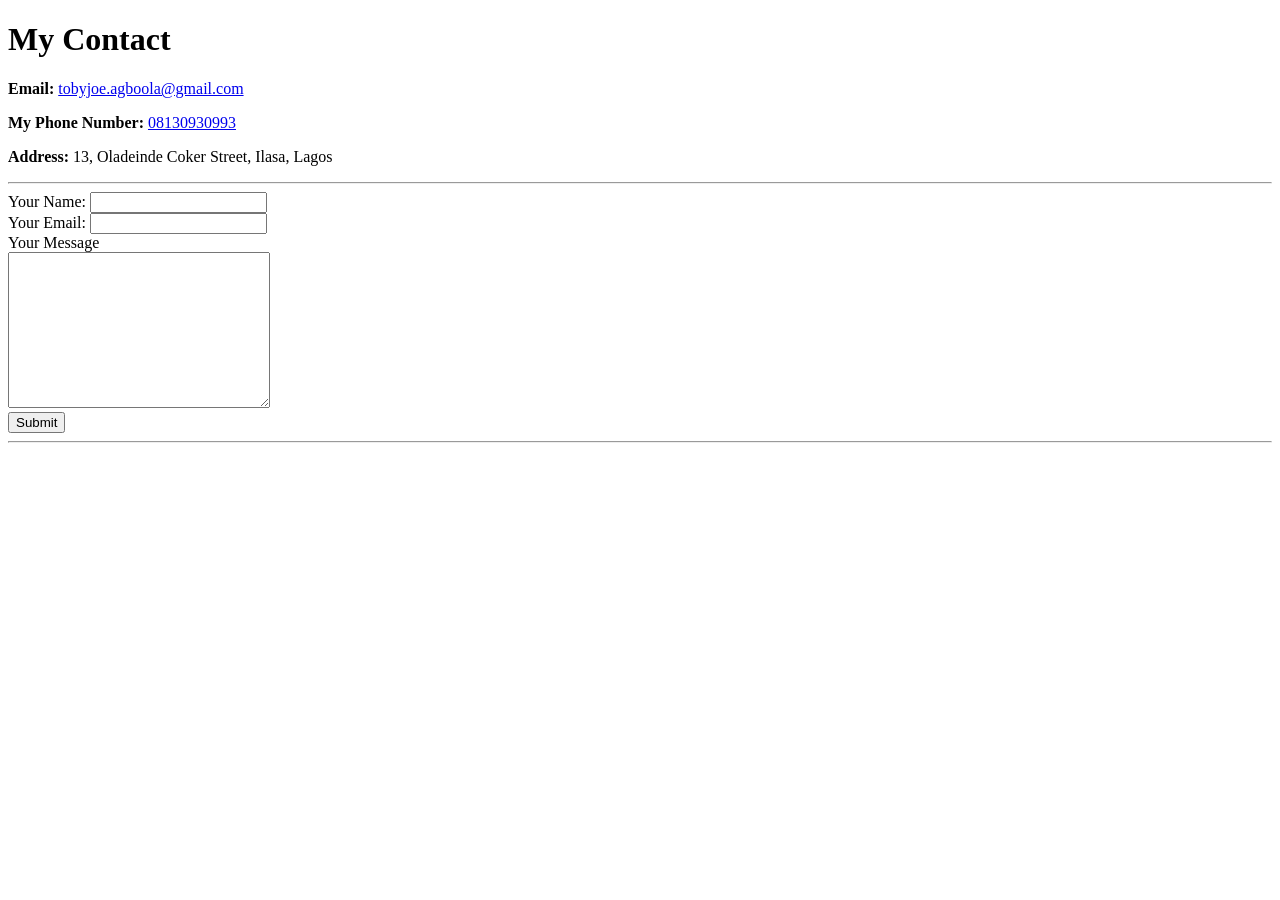
==== contact.html @ 07830fc8 "Added Initial Cv website files" ====
<!DOCTYPE html>
<html lang="en" dir="ltr">

<head>
  <meta charset="utf-8">
  <title>My Contact</title>
</head>

<body>
  <h1>My Contact</h1>
  <p><strong>Email: </strong><a href="mailto:tobyjoe.agboola@gmail.com?subject=feedback">tobyjoe.agboola@gmail.com</a></p>
  <p><strong>My Phone Number: </strong><a href="tel:08130930993">08130930993</a></p>
  <p><strong>Address: </strong>13, Oladeinde Coker Street, Ilasa, Lagos</p>
  <hr>
  <form  action="mailto:tobyjoe.agboola@gmail.com" method="post" enctype="text/plain">
    <label for="">Your Name:</label>
    <input type="text" name="yourName" value=""><br>
    <label>Your Email:</label>
    <input type="email" name="yourEmail"><br>
    <label>Your Message</label><br>
    <textarea name="yourMessage" rows="10" cols="30"></textarea><br>

    <input type="submit" name="">

  </form><hr>
</body>

</html>
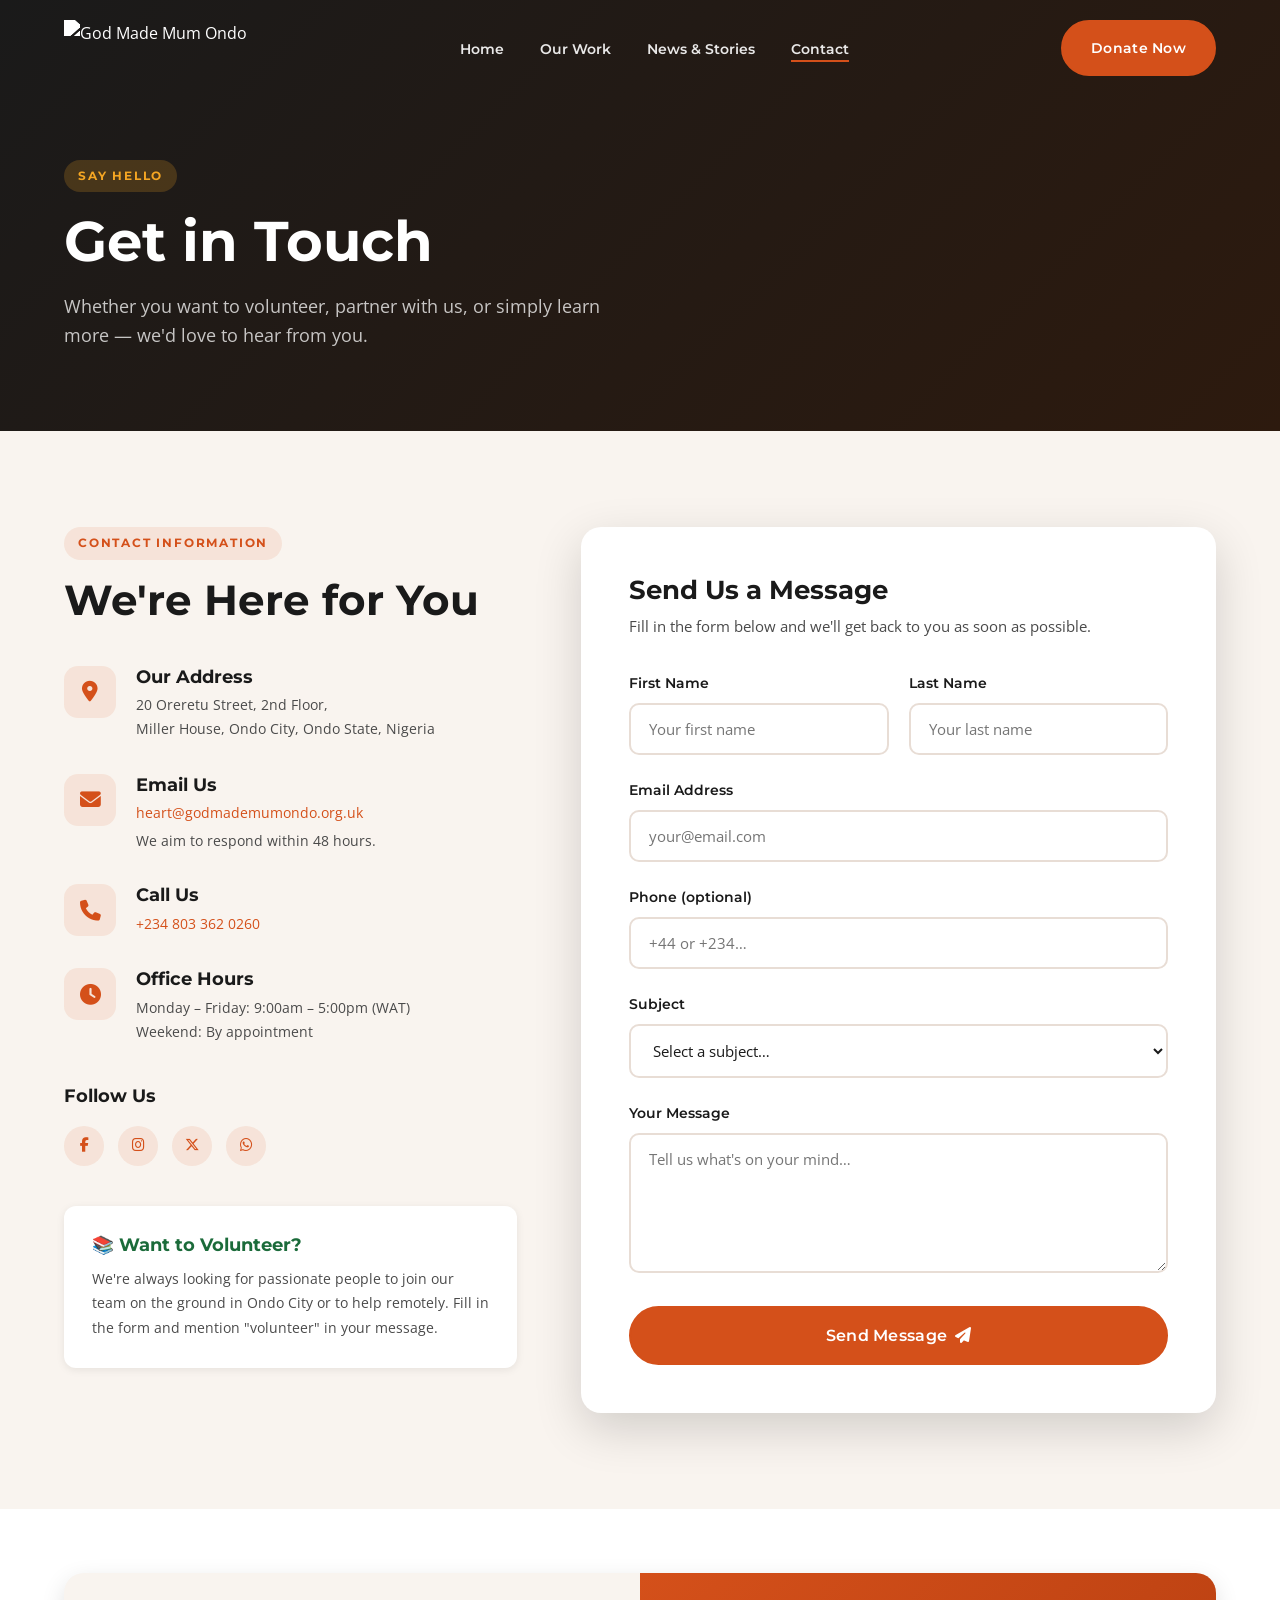
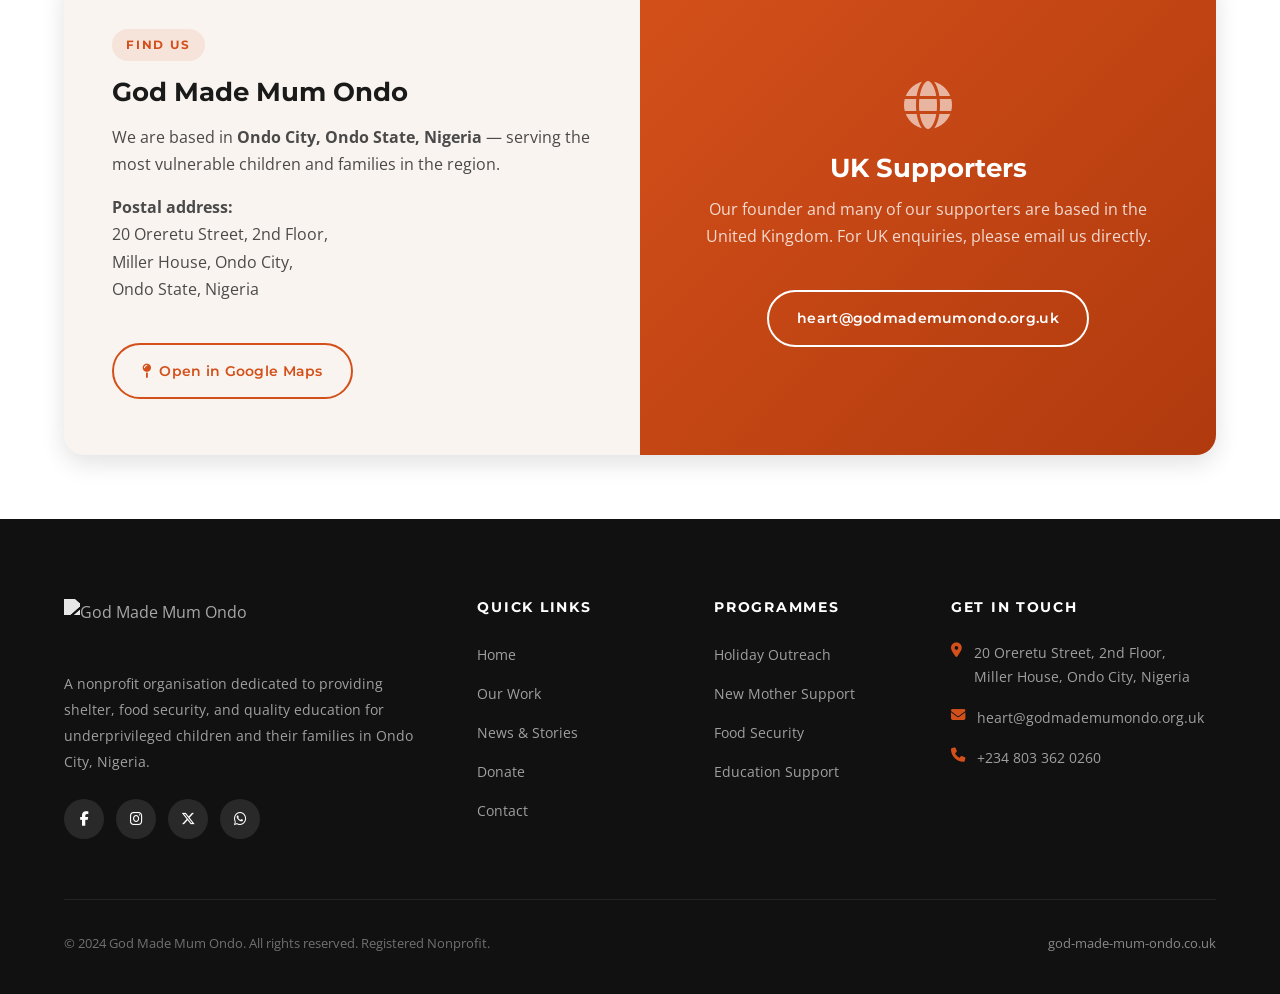
==== commit 73405efd: "Rebuild God Made Mum Ondo nonprofit website with polished modern design Complete redesign of the cha" ====
--- a/contact.html
+++ b/contact.html
@@ -1,28 +1,261 @@
 <!DOCTYPE html>
-<html lang="en" dir="ltr">
-
+<html lang="en">
 <head>
-  <meta charset="utf-8">
-  <title>My Contact</title>
+  <meta charset="UTF-8" />
+  <meta name="viewport" content="width=device-width, initial-scale=1.0" />
+  <meta name="description" content="Contact God Made Mum Ondo – Get in touch to volunteer, partner, or ask us anything about our work in Ondo City, Nigeria." />
+  <title>Contact | God Made Mum Ondo</title>
+
+  <link rel="preconnect" href="https://fonts.googleapis.com" />
+  <link rel="preconnect" href="https://fonts.gstatic.com" crossorigin />
+  <link href="https://fonts.googleapis.com/css2?family=Montserrat:wght@400;600;700;800&family=Open+Sans:ital,wght@0,400;0,500;0,600;1,400&display=swap" rel="stylesheet" />
+  <link rel="stylesheet" href="https://cdnjs.cloudflare.com/ajax/libs/font-awesome/6.5.1/css/all.min.css" />
+  <link rel="stylesheet" href="styles.css" />
+  <link rel="icon" href="https://god-made-mum-ondo.co.uk/wp-content/uploads/2024/01/cropped-godmademum-logo.png" type="image/png" />
 </head>
-
 <body>
-  <h1>My Contact</h1>
-  <p><strong>Email: </strong><a href="mailto:tobyjoe.agboola@gmail.com?subject=feedback">tobyjoe.agboola@gmail.com</a></p>
-  <p><strong>My Phone Number: </strong><a href="tel:08130930993">08130930993</a></p>
-  <p><strong>Address: </strong>13, Oladeinde Coker Street, Ilasa, Lagos</p>
-  <hr>
-  <form  action="mailto:tobyjoe.agboola@gmail.com" method="post" enctype="text/plain">
-    <label for="">Your Name:</label>
-    <input type="text" name="yourName" value=""><br>
-    <label>Your Email:</label>
-    <input type="email" name="yourEmail"><br>
-    <label>Your Message</label><br>
-    <textarea name="yourMessage" rows="10" cols="30"></textarea><br>
-
-    <input type="submit" name="">
-
-  </form><hr>
+
+  <!-- NAVBAR -->
+  <nav class="navbar scrolled">
+    <div class="container navbar-inner">
+      <a href="index.html" class="navbar-logo">
+        <img src="https://god-made-mum-ondo.co.uk/wp-content/uploads/2024/01/godmademum-logo.png" alt="God Made Mum Ondo" />
+      </a>
+      <ul class="navbar-nav">
+        <li><a href="index.html">Home</a></li>
+        <li><a href="our-work.html">Our Work</a></li>
+        <li><a href="news.html">News &amp; Stories</a></li>
+        <li><a href="contact.html" class="active">Contact</a></li>
+      </ul>
+      <div class="navbar-cta">
+        <a href="donate.html" class="btn btn-primary">Donate Now</a>
+      </div>
+      <button class="hamburger" aria-label="Open menu"><span></span><span></span><span></span></button>
+    </div>
+  </nav>
+
+  <div class="mobile-menu" role="dialog" aria-modal="true">
+    <button class="mobile-menu-close">&times;</button>
+    <a href="index.html">Home</a>
+    <a href="our-work.html">Our Work</a>
+    <a href="news.html">News &amp; Stories</a>
+    <a href="contact.html">Contact</a>
+    <a href="donate.html" class="btn btn-primary">Donate Now</a>
+  </div>
+
+  <!-- PAGE HERO -->
+  <div class="page-hero">
+    <div class="container page-hero-inner">
+      <span class="section-label">Say Hello</span>
+      <h1>Get in Touch</h1>
+      <p>Whether you want to volunteer, partner with us, or simply learn more — we'd love to hear from you.</p>
+    </div>
+  </div>
+
+  <!-- CONTACT SECTION -->
+  <section class="section bg-light">
+    <div class="container">
+      <div class="contact-grid">
+
+        <!-- Contact Info -->
+        <div class="fade-up">
+          <span class="section-label">Contact Information</span>
+          <h2 style="margin-bottom:40px;">We're Here for You</h2>
+
+          <div class="contact-info-item">
+            <div class="contact-icon"><i class="fa-solid fa-location-dot"></i></div>
+            <div class="contact-info-text">
+              <h4>Our Address</h4>
+              <p>20 Oreretu Street, 2nd Floor,<br />Miller House, Ondo City, Ondo State, Nigeria</p>
+            </div>
+          </div>
+
+          <div class="contact-info-item">
+            <div class="contact-icon"><i class="fa-solid fa-envelope"></i></div>
+            <div class="contact-info-text">
+              <h4>Email Us</h4>
+              <p><a href="mailto:heart@godmademumondo.org.uk" style="color:var(--primary);">heart@godmademumondo.org.uk</a></p>
+              <p style="font-size:0.85rem;margin-top:4px;">We aim to respond within 48 hours.</p>
+            </div>
+          </div>
+
+          <div class="contact-info-item">
+            <div class="contact-icon"><i class="fa-solid fa-phone"></i></div>
+            <div class="contact-info-text">
+              <h4>Call Us</h4>
+              <p><a href="tel:+2348033620260" style="color:var(--primary);">+234 803 362 0260</a></p>
+            </div>
+          </div>
+
+          <div class="contact-info-item">
+            <div class="contact-icon"><i class="fa-solid fa-clock"></i></div>
+            <div class="contact-info-text">
+              <h4>Office Hours</h4>
+              <p>Monday – Friday: 9:00am – 5:00pm (WAT)<br />Weekend: By appointment</p>
+            </div>
+          </div>
+
+          <div style="margin-top:40px;">
+            <h4 style="margin-bottom:20px;">Follow Us</h4>
+            <div style="display:flex;gap:14px;">
+              <a href="#" class="social-btn" style="background:rgba(212,80,26,0.1);color:var(--primary);" aria-label="Facebook"><i class="fa-brands fa-facebook-f"></i></a>
+              <a href="#" class="social-btn" style="background:rgba(212,80,26,0.1);color:var(--primary);" aria-label="Instagram"><i class="fa-brands fa-instagram"></i></a>
+              <a href="#" class="social-btn" style="background:rgba(212,80,26,0.1);color:var(--primary);" aria-label="Twitter"><i class="fa-brands fa-x-twitter"></i></a>
+              <a href="#" class="social-btn" style="background:rgba(212,80,26,0.1);color:var(--primary);" aria-label="WhatsApp"><i class="fa-brands fa-whatsapp"></i></a>
+            </div>
+          </div>
+
+          <div style="margin-top:40px;padding:28px;background:var(--white);border-radius:var(--radius);box-shadow:var(--shadow-sm);">
+            <h4 style="margin-bottom:12px;color:var(--green);">&#128218; Want to Volunteer?</h4>
+            <p style="font-size:0.9rem;">We're always looking for passionate people to join our team on the ground in Ondo City or to help remotely. Fill in the form and mention "volunteer" in your message.</p>
+          </div>
+        </div>
+
+        <!-- Contact Form -->
+        <div class="fade-up fade-up-delay-2">
+          <div class="contact-form-card">
+            <h3 style="margin-bottom:8px;">Send Us a Message</h3>
+            <p style="margin-bottom:32px;font-size:0.95rem;">Fill in the form below and we'll get back to you as soon as possible.</p>
+
+            <form data-form="contact" action="mailto:heart@godmademumondo.org.uk" method="post" enctype="text/plain">
+              <div class="form-row">
+                <div class="form-group">
+                  <label class="form-label" for="contact-first">First Name</label>
+                  <input class="form-input" type="text" id="contact-first" name="firstName" placeholder="Your first name" required />
+                </div>
+                <div class="form-group">
+                  <label class="form-label" for="contact-last">Last Name</label>
+                  <input class="form-input" type="text" id="contact-last" name="lastName" placeholder="Your last name" required />
+                </div>
+              </div>
+
+              <div class="form-group">
+                <label class="form-label" for="contact-email">Email Address</label>
+                <input class="form-input" type="email" id="contact-email" name="email" placeholder="your@email.com" required />
+              </div>
+
+              <div class="form-group">
+                <label class="form-label" for="contact-phone">Phone (optional)</label>
+                <input class="form-input" type="tel" id="contact-phone" name="phone" placeholder="+44 or +234…" />
+              </div>
+
+              <div class="form-group">
+                <label class="form-label" for="contact-subject">Subject</label>
+                <select class="form-input" id="contact-subject" name="subject">
+                  <option value="">Select a subject…</option>
+                  <option value="volunteer">I'd like to volunteer</option>
+                  <option value="donate">Questions about donating</option>
+                  <option value="partner">Partnership enquiry</option>
+                  <option value="media">Media &amp; press</option>
+                  <option value="other">General enquiry</option>
+                </select>
+              </div>
+
+              <div class="form-group">
+                <label class="form-label" for="contact-message">Your Message</label>
+                <textarea class="form-input" id="contact-message" name="message" placeholder="Tell us what's on your mind…" rows="5" required></textarea>
+              </div>
+
+              <button type="submit" class="btn btn-primary btn-lg" style="width:100%;justify-content:center;">
+                Send Message <i class="fa-solid fa-paper-plane"></i>
+              </button>
+            </form>
+          </div>
+        </div>
+
+      </div>
+    </div>
+  </section>
+
+  <!-- MAP / LOCATION BANNER -->
+  <section class="section-sm bg-white">
+    <div class="container">
+      <div style="background:var(--light);border-radius:var(--radius-lg);overflow:hidden;display:grid;grid-template-columns:1fr 1fr;align-items:stretch;box-shadow:var(--shadow-md);">
+        <div style="padding:56px 48px;">
+          <span class="section-label">Find Us</span>
+          <h3 style="margin-bottom:16px;">God Made Mum Ondo</h3>
+          <p>
+            We are based in <strong>Ondo City, Ondo State, Nigeria</strong> — serving
+            the most vulnerable children and families in the region.
+          </p>
+          <p style="margin-top:16px;">
+            <strong>Postal address:</strong><br />
+            20 Oreretu Street, 2nd Floor,<br />
+            Miller House, Ondo City,<br />
+            Ondo State, Nigeria
+          </p>
+          <a href="https://www.google.com/maps/search/Ondo+City+Nigeria" target="_blank" rel="noopener" class="btn btn-outline-dark" style="margin-top:24px;">
+            <i class="fa-solid fa-map-pin"></i> Open in Google Maps
+          </a>
+        </div>
+        <div style="background: linear-gradient(135deg, var(--primary) 0%, var(--primary-dark) 100%);display:flex;flex-direction:column;align-items:center;justify-content:center;padding:56px 48px;text-align:center;">
+          <i class="fa-solid fa-globe" style="font-size:3rem;color:rgba(255,255,255,0.6);margin-bottom:24px;"></i>
+          <h3 style="color:var(--white);margin-bottom:12px;">UK Supporters</h3>
+          <p style="color:rgba(255,255,255,0.8);">Our founder and many of our supporters are based in the United Kingdom. For UK enquiries, please email us directly.</p>
+          <a href="mailto:heart@godmademumondo.org.uk" class="btn btn-outline" style="margin-top:24px;">
+            heart@godmademumondo.org.uk
+          </a>
+        </div>
+      </div>
+    </div>
+  </section>
+
+  <!-- FOOTER -->
+  <footer class="footer">
+    <div class="container">
+      <div class="footer-grid">
+        <div class="footer-brand">
+          <img src="https://god-made-mum-ondo.co.uk/wp-content/uploads/2024/01/godmademum-logo.png" alt="God Made Mum Ondo" />
+          <p>A nonprofit organisation dedicated to providing shelter, food security, and quality education for underprivileged children and their families in Ondo City, Nigeria.</p>
+          <div class="footer-social">
+            <a href="#" class="social-btn" aria-label="Facebook"><i class="fa-brands fa-facebook-f"></i></a>
+            <a href="#" class="social-btn" aria-label="Instagram"><i class="fa-brands fa-instagram"></i></a>
+            <a href="#" class="social-btn" aria-label="Twitter"><i class="fa-brands fa-x-twitter"></i></a>
+            <a href="#" class="social-btn" aria-label="WhatsApp"><i class="fa-brands fa-whatsapp"></i></a>
+          </div>
+        </div>
+        <div class="footer-col">
+          <h5>Quick Links</h5>
+          <ul>
+            <li><a href="index.html">Home</a></li>
+            <li><a href="our-work.html">Our Work</a></li>
+            <li><a href="news.html">News &amp; Stories</a></li>
+            <li><a href="donate.html">Donate</a></li>
+            <li><a href="contact.html">Contact</a></li>
+          </ul>
+        </div>
+        <div class="footer-col">
+          <h5>Programmes</h5>
+          <ul>
+            <li><a href="our-work.html">Holiday Outreach</a></li>
+            <li><a href="our-work.html">New Mother Support</a></li>
+            <li><a href="our-work.html">Food Security</a></li>
+            <li><a href="our-work.html">Education Support</a></li>
+          </ul>
+        </div>
+        <div class="footer-col">
+          <h5>Get in Touch</h5>
+          <div class="footer-contact-item">
+            <i class="fa-solid fa-location-dot footer-contact-icon"></i>
+            <span>20 Oreretu Street, 2nd Floor,<br />Miller House, Ondo City, Nigeria</span>
+          </div>
+          <div class="footer-contact-item">
+            <i class="fa-solid fa-envelope footer-contact-icon"></i>
+            <a href="mailto:heart@godmademumondo.org.uk">heart@godmademumondo.org.uk</a>
+          </div>
+          <div class="footer-contact-item">
+            <i class="fa-solid fa-phone footer-contact-icon"></i>
+            <a href="tel:+2348033620260">+234 803 362 0260</a>
+          </div>
+        </div>
+      </div>
+      <div class="footer-bottom">
+        <p>&copy; 2024 God Made Mum Ondo. All rights reserved. Registered Nonprofit.</p>
+        <a href="https://god-made-mum-ondo.co.uk" target="_blank" rel="noopener">god-made-mum-ondo.co.uk</a>
+      </div>
+    </div>
+  </footer>
+
+  <script src="main.js"></script>
 </body>
-
 </html>
--- a/styles.css
+++ b/styles.css
@@ -0,0 +1,1561 @@
+/* ============================================
+   GOD MADE MUM ONDO - Global Stylesheet
+   ============================================ */
+
+/* --- CSS Variables --- */
+:root {
+  --primary: #D4501A;
+  --primary-dark: #B03A0E;
+  --primary-light: #F07040;
+  --secondary: #F5A623;
+  --secondary-light: #FDD07A;
+  --green: #1B6B3A;
+  --green-dark: #134D2A;
+  --green-light: #2E9F57;
+  --dark: #1A1A1A;
+  --mid: #4A4A4A;
+  --muted: #7A7A7A;
+  --light: #F9F4EF;
+  --white: #FFFFFF;
+  --border: #E8DDD5;
+  --shadow-sm: 0 2px 8px rgba(0,0,0,0.08);
+  --shadow-md: 0 8px 24px rgba(0,0,0,0.12);
+  --shadow-lg: 0 16px 48px rgba(0,0,0,0.16);
+  --radius: 12px;
+  --radius-lg: 20px;
+  --transition: 0.3s ease;
+}
+
+/* --- Reset & Base --- */
+*, *::before, *::after { box-sizing: border-box; margin: 0; padding: 0; }
+
+html { scroll-behavior: smooth; font-size: 16px; }
+
+body {
+  font-family: 'Open Sans', sans-serif;
+  color: var(--dark);
+  background: var(--white);
+  line-height: 1.7;
+  overflow-x: hidden;
+}
+
+img { max-width: 100%; height: auto; display: block; }
+
+a { color: inherit; text-decoration: none; }
+
+ul { list-style: none; }
+
+/* --- Typography --- */
+h1, h2, h3, h4, h5 {
+  font-family: 'Montserrat', sans-serif;
+  font-weight: 700;
+  line-height: 1.2;
+  color: var(--dark);
+}
+
+h1 { font-size: clamp(2rem, 5vw, 3.5rem); }
+h2 { font-size: clamp(1.6rem, 3.5vw, 2.6rem); }
+h3 { font-size: clamp(1.2rem, 2.5vw, 1.6rem); }
+h4 { font-size: 1.1rem; }
+
+p { margin-bottom: 1rem; color: var(--mid); }
+p:last-child { margin-bottom: 0; }
+
+/* --- Layout Utilities --- */
+.container {
+  max-width: 1200px;
+  margin: 0 auto;
+  padding: 0 24px;
+}
+
+.section {
+  padding: 96px 0;
+}
+
+.section-sm {
+  padding: 64px 0;
+}
+
+.section-label {
+  display: inline-block;
+  font-family: 'Montserrat', sans-serif;
+  font-size: 0.75rem;
+  font-weight: 700;
+  letter-spacing: 0.15em;
+  text-transform: uppercase;
+  color: var(--primary);
+  margin-bottom: 16px;
+  padding: 6px 14px;
+  background: rgba(212, 80, 26, 0.1);
+  border-radius: 100px;
+}
+
+.section-header {
+  margin-bottom: 60px;
+}
+
+.section-header.center {
+  text-align: center;
+  max-width: 640px;
+  margin-left: auto;
+  margin-right: auto;
+}
+
+.section-header h2 {
+  margin-bottom: 16px;
+}
+
+.section-header p {
+  font-size: 1.1rem;
+}
+
+/* --- Buttons --- */
+.btn {
+  display: inline-flex;
+  align-items: center;
+  gap: 8px;
+  padding: 14px 28px;
+  border-radius: 100px;
+  font-family: 'Montserrat', sans-serif;
+  font-weight: 600;
+  font-size: 0.9rem;
+  letter-spacing: 0.02em;
+  cursor: pointer;
+  border: 2px solid transparent;
+  transition: var(--transition);
+  white-space: nowrap;
+}
+
+.btn-primary {
+  background: var(--primary);
+  color: var(--white);
+  border-color: var(--primary);
+}
+
+.btn-primary:hover {
+  background: var(--primary-dark);
+  border-color: var(--primary-dark);
+  transform: translateY(-2px);
+  box-shadow: 0 8px 24px rgba(212, 80, 26, 0.35);
+}
+
+.btn-secondary {
+  background: var(--secondary);
+  color: var(--dark);
+  border-color: var(--secondary);
+}
+
+.btn-secondary:hover {
+  background: #e09610;
+  border-color: #e09610;
+  transform: translateY(-2px);
+  box-shadow: 0 8px 24px rgba(245, 166, 35, 0.4);
+}
+
+.btn-outline {
+  background: transparent;
+  color: var(--white);
+  border-color: var(--white);
+}
+
+.btn-outline:hover {
+  background: var(--white);
+  color: var(--primary);
+  transform: translateY(-2px);
+}
+
+.btn-outline-dark {
+  background: transparent;
+  color: var(--primary);
+  border-color: var(--primary);
+}
+
+.btn-outline-dark:hover {
+  background: var(--primary);
+  color: var(--white);
+  transform: translateY(-2px);
+}
+
+.btn-green {
+  background: var(--green);
+  color: var(--white);
+  border-color: var(--green);
+}
+
+.btn-green:hover {
+  background: var(--green-dark);
+  border-color: var(--green-dark);
+  transform: translateY(-2px);
+  box-shadow: 0 8px 24px rgba(27, 107, 58, 0.35);
+}
+
+.btn-lg {
+  padding: 18px 36px;
+  font-size: 1rem;
+}
+
+/* --- Navigation --- */
+.navbar {
+  position: fixed;
+  top: 0;
+  left: 0;
+  right: 0;
+  z-index: 1000;
+  padding: 20px 0;
+  transition: background 0.4s ease, padding 0.4s ease, box-shadow 0.4s ease;
+}
+
+.navbar.scrolled {
+  background: var(--white);
+  padding: 14px 0;
+  box-shadow: 0 2px 20px rgba(0,0,0,0.08);
+}
+
+.navbar-inner {
+  display: flex;
+  align-items: center;
+  justify-content: space-between;
+}
+
+.navbar-logo img {
+  height: 56px;
+  width: auto;
+  transition: filter 0.3s ease;
+}
+
+.navbar:not(.scrolled) .navbar-logo img {
+  filter: brightness(0) invert(1);
+}
+
+.navbar-nav {
+  display: flex;
+  align-items: center;
+  gap: 36px;
+}
+
+.navbar-nav a {
+  font-family: 'Montserrat', sans-serif;
+  font-weight: 600;
+  font-size: 0.9rem;
+  color: var(--white);
+  transition: color var(--transition);
+  position: relative;
+}
+
+.navbar:not(.scrolled) .navbar-nav a {
+  color: rgba(255,255,255,0.9);
+}
+
+.navbar.scrolled .navbar-nav a {
+  color: var(--dark);
+}
+
+.navbar-nav a::after {
+  content: '';
+  position: absolute;
+  bottom: -4px;
+  left: 0;
+  right: 100%;
+  height: 2px;
+  background: var(--primary);
+  transition: right var(--transition);
+}
+
+.navbar-nav a:hover::after,
+.navbar-nav a.active::after {
+  right: 0;
+}
+
+.navbar.scrolled .navbar-nav a:hover {
+  color: var(--primary);
+}
+
+.navbar-cta {
+  display: flex;
+  align-items: center;
+  gap: 12px;
+}
+
+.hamburger {
+  display: none;
+  flex-direction: column;
+  gap: 5px;
+  background: none;
+  border: none;
+  cursor: pointer;
+  padding: 4px;
+}
+
+.hamburger span {
+  display: block;
+  width: 26px;
+  height: 2px;
+  background: var(--white);
+  transition: var(--transition);
+  border-radius: 2px;
+}
+
+.navbar.scrolled .hamburger span {
+  background: var(--dark);
+}
+
+.hamburger.open span:nth-child(1) { transform: translateY(7px) rotate(45deg); }
+.hamburger.open span:nth-child(2) { opacity: 0; }
+.hamburger.open span:nth-child(3) { transform: translateY(-7px) rotate(-45deg); }
+
+.mobile-menu {
+  display: none;
+  position: fixed;
+  top: 0;
+  left: 0;
+  right: 0;
+  bottom: 0;
+  background: var(--white);
+  z-index: 999;
+  flex-direction: column;
+  align-items: center;
+  justify-content: center;
+  gap: 32px;
+  opacity: 0;
+  pointer-events: none;
+  transition: opacity 0.3s ease;
+}
+
+.mobile-menu.open {
+  opacity: 1;
+  pointer-events: all;
+}
+
+.mobile-menu a {
+  font-family: 'Montserrat', sans-serif;
+  font-weight: 700;
+  font-size: 1.5rem;
+  color: var(--dark);
+  transition: color var(--transition);
+}
+
+.mobile-menu a:hover { color: var(--primary); }
+
+.mobile-menu-close {
+  position: absolute;
+  top: 24px;
+  right: 24px;
+  background: none;
+  border: none;
+  font-size: 2rem;
+  cursor: pointer;
+  color: var(--dark);
+}
+
+/* --- Hero --- */
+.hero {
+  position: relative;
+  min-height: 100vh;
+  display: flex;
+  align-items: center;
+  overflow: hidden;
+}
+
+.hero-bg {
+  position: absolute;
+  inset: 0;
+  background-image: url('https://god-made-mum-ondo.co.uk/wp-content/uploads/2024/12/2024-12-16-06_09_22-Instagram-—-Mozilla-Firefox.png');
+  background-size: cover;
+  background-position: center;
+  transform: scale(1.05);
+  transition: transform 8s ease;
+}
+
+.hero-bg::after {
+  content: '';
+  position: absolute;
+  inset: 0;
+  background: linear-gradient(
+    135deg,
+    rgba(26, 26, 26, 0.75) 0%,
+    rgba(212, 80, 26, 0.45) 60%,
+    rgba(26, 26, 26, 0.2) 100%
+  );
+}
+
+.hero-content {
+  position: relative;
+  z-index: 1;
+  max-width: 700px;
+  color: var(--white);
+  padding-top: 80px;
+}
+
+.hero-badge {
+  display: inline-flex;
+  align-items: center;
+  gap: 8px;
+  background: rgba(255,255,255,0.15);
+  backdrop-filter: blur(10px);
+  border: 1px solid rgba(255,255,255,0.25);
+  border-radius: 100px;
+  padding: 8px 18px;
+  font-family: 'Montserrat', sans-serif;
+  font-size: 0.8rem;
+  font-weight: 600;
+  letter-spacing: 0.1em;
+  text-transform: uppercase;
+  color: var(--white);
+  margin-bottom: 28px;
+}
+
+.hero-badge span { color: var(--secondary); }
+
+.hero h1 {
+  color: var(--white);
+  margin-bottom: 24px;
+  text-shadow: 0 2px 20px rgba(0,0,0,0.3);
+}
+
+.hero h1 em {
+  font-style: normal;
+  color: var(--secondary);
+}
+
+.hero p {
+  font-size: 1.15rem;
+  color: rgba(255,255,255,0.88);
+  margin-bottom: 40px;
+  max-width: 560px;
+}
+
+.hero-actions {
+  display: flex;
+  gap: 16px;
+  flex-wrap: wrap;
+}
+
+.hero-scroll {
+  position: absolute;
+  bottom: 40px;
+  left: 50%;
+  transform: translateX(-50%);
+  z-index: 1;
+  display: flex;
+  flex-direction: column;
+  align-items: center;
+  gap: 8px;
+  color: rgba(255,255,255,0.7);
+  font-size: 0.75rem;
+  font-family: 'Montserrat', sans-serif;
+  letter-spacing: 0.1em;
+  text-transform: uppercase;
+  animation: bounce 2s infinite;
+}
+
+.hero-scroll::after {
+  content: '';
+  display: block;
+  width: 1px;
+  height: 48px;
+  background: linear-gradient(to bottom, rgba(255,255,255,0.7), transparent);
+}
+
+@keyframes bounce {
+  0%, 100% { transform: translateX(-50%) translateY(0); }
+  50% { transform: translateX(-50%) translateY(-8px); }
+}
+
+/* --- Stats Bar --- */
+.stats-bar {
+  background: var(--primary);
+  padding: 0;
+}
+
+.stats-grid {
+  display: grid;
+  grid-template-columns: repeat(4, 1fr);
+  gap: 0;
+}
+
+.stat-item {
+  padding: 44px 32px;
+  text-align: center;
+  border-right: 1px solid rgba(255,255,255,0.15);
+  transition: background var(--transition);
+}
+
+.stat-item:last-child { border-right: none; }
+
+.stat-item:hover { background: rgba(255,255,255,0.08); }
+
+.stat-number {
+  font-family: 'Montserrat', sans-serif;
+  font-size: clamp(2rem, 4vw, 3rem);
+  font-weight: 800;
+  color: var(--white);
+  line-height: 1;
+  margin-bottom: 8px;
+}
+
+.stat-label {
+  font-size: 0.85rem;
+  font-weight: 500;
+  color: rgba(255,255,255,0.75);
+  text-transform: uppercase;
+  letter-spacing: 0.08em;
+}
+
+/* --- About --- */
+.about {
+  background: var(--white);
+}
+
+.about-grid {
+  display: grid;
+  grid-template-columns: 1fr 1fr;
+  gap: 80px;
+  align-items: center;
+}
+
+.about-images {
+  position: relative;
+}
+
+.about-img-main {
+  border-radius: var(--radius-lg);
+  overflow: hidden;
+  box-shadow: var(--shadow-lg);
+  aspect-ratio: 4/5;
+  object-fit: cover;
+  width: 100%;
+}
+
+.about-img-accent {
+  position: absolute;
+  bottom: -32px;
+  right: -32px;
+  width: 200px;
+  height: 200px;
+  border-radius: var(--radius);
+  object-fit: cover;
+  border: 6px solid var(--white);
+  box-shadow: var(--shadow-md);
+}
+
+.about-badge {
+  position: absolute;
+  top: 32px;
+  right: -20px;
+  background: var(--secondary);
+  color: var(--dark);
+  border-radius: var(--radius);
+  padding: 20px;
+  text-align: center;
+  box-shadow: var(--shadow-md);
+}
+
+.about-badge-number {
+  font-family: 'Montserrat', sans-serif;
+  font-size: 2rem;
+  font-weight: 800;
+  line-height: 1;
+}
+
+.about-badge-text {
+  font-size: 0.75rem;
+  font-weight: 600;
+  margin-top: 4px;
+}
+
+.about-content .section-label { margin-bottom: 16px; }
+
+.about-content h2 { margin-bottom: 24px; }
+
+.about-values {
+  margin-top: 32px;
+  display: flex;
+  flex-direction: column;
+  gap: 16px;
+}
+
+.about-value {
+  display: flex;
+  gap: 16px;
+  align-items: flex-start;
+}
+
+.about-value-icon {
+  flex-shrink: 0;
+  width: 44px;
+  height: 44px;
+  border-radius: 10px;
+  background: rgba(212, 80, 26, 0.1);
+  display: flex;
+  align-items: center;
+  justify-content: center;
+  font-size: 1.2rem;
+}
+
+.about-value-text h4 {
+  margin-bottom: 4px;
+  color: var(--dark);
+}
+
+.about-value-text p {
+  font-size: 0.9rem;
+  margin: 0;
+}
+
+/* --- Programs --- */
+.programs {
+  background: var(--light);
+}
+
+.programs-grid {
+  display: grid;
+  grid-template-columns: repeat(3, 1fr);
+  gap: 32px;
+}
+
+.program-card {
+  background: var(--white);
+  border-radius: var(--radius-lg);
+  overflow: hidden;
+  box-shadow: var(--shadow-sm);
+  transition: transform var(--transition), box-shadow var(--transition);
+}
+
+.program-card:hover {
+  transform: translateY(-8px);
+  box-shadow: var(--shadow-lg);
+}
+
+.program-card-img {
+  height: 220px;
+  overflow: hidden;
+}
+
+.program-card-img img {
+  width: 100%;
+  height: 100%;
+  object-fit: cover;
+  transition: transform 0.5s ease;
+}
+
+.program-card:hover .program-card-img img {
+  transform: scale(1.08);
+}
+
+.program-card-body {
+  padding: 28px;
+}
+
+.program-card-icon {
+  width: 48px;
+  height: 48px;
+  border-radius: 12px;
+  background: rgba(212, 80, 26, 0.1);
+  display: flex;
+  align-items: center;
+  justify-content: center;
+  font-size: 1.4rem;
+  margin-bottom: 16px;
+}
+
+.program-card h3 {
+  margin-bottom: 12px;
+  font-size: 1.15rem;
+}
+
+.program-card p {
+  font-size: 0.9rem;
+  margin-bottom: 20px;
+}
+
+.program-card-link {
+  font-family: 'Montserrat', sans-serif;
+  font-size: 0.85rem;
+  font-weight: 700;
+  color: var(--primary);
+  display: inline-flex;
+  align-items: center;
+  gap: 6px;
+  transition: gap var(--transition);
+}
+
+.program-card-link:hover { gap: 10px; }
+
+/* --- Mission Banner --- */
+.mission-banner {
+  background: linear-gradient(135deg, var(--green) 0%, var(--green-dark) 100%);
+  padding: 80px 0;
+  position: relative;
+  overflow: hidden;
+}
+
+.mission-banner::before {
+  content: '';
+  position: absolute;
+  top: -60px;
+  right: -60px;
+  width: 300px;
+  height: 300px;
+  border-radius: 50%;
+  background: rgba(255,255,255,0.05);
+}
+
+.mission-banner::after {
+  content: '';
+  position: absolute;
+  bottom: -80px;
+  left: -40px;
+  width: 250px;
+  height: 250px;
+  border-radius: 50%;
+  background: rgba(255,255,255,0.05);
+}
+
+.mission-banner-inner {
+  position: relative;
+  z-index: 1;
+  display: grid;
+  grid-template-columns: 1fr auto;
+  gap: 60px;
+  align-items: center;
+}
+
+.mission-banner h2 { color: var(--white); margin-bottom: 16px; }
+.mission-banner p { color: rgba(255,255,255,0.82); font-size: 1.05rem; }
+
+/* --- Gallery / Story Section --- */
+.gallery {
+  background: var(--white);
+}
+
+.gallery-grid {
+  display: grid;
+  grid-template-columns: 2fr 1fr 1fr;
+  grid-template-rows: 280px 280px;
+  gap: 16px;
+  border-radius: var(--radius-lg);
+  overflow: hidden;
+}
+
+.gallery-item {
+  overflow: hidden;
+  position: relative;
+}
+
+.gallery-item:first-child {
+  grid-row: 1 / 3;
+}
+
+.gallery-item img {
+  width: 100%;
+  height: 100%;
+  object-fit: cover;
+  transition: transform 0.5s ease;
+}
+
+.gallery-item:hover img { transform: scale(1.06); }
+
+.gallery-overlay {
+  position: absolute;
+  inset: 0;
+  background: linear-gradient(to top, rgba(0,0,0,0.5), transparent);
+  opacity: 0;
+  transition: opacity var(--transition);
+}
+
+.gallery-item:hover .gallery-overlay { opacity: 1; }
+
+/* --- Team --- */
+.team {
+  background: var(--light);
+}
+
+.team-grid {
+  display: grid;
+  grid-template-columns: repeat(4, 1fr);
+  gap: 32px;
+}
+
+.team-card {
+  background: var(--white);
+  border-radius: var(--radius-lg);
+  overflow: hidden;
+  text-align: center;
+  box-shadow: var(--shadow-sm);
+  transition: transform var(--transition), box-shadow var(--transition);
+}
+
+.team-card:hover {
+  transform: translateY(-6px);
+  box-shadow: var(--shadow-md);
+}
+
+.team-card-img {
+  height: 260px;
+  overflow: hidden;
+  position: relative;
+}
+
+.team-card-img img {
+  width: 100%;
+  height: 100%;
+  object-fit: cover;
+  object-position: center top;
+  transition: transform 0.5s ease;
+}
+
+.team-card:hover .team-card-img img { transform: scale(1.05); }
+
+.team-card-body {
+  padding: 24px 20px;
+}
+
+.team-card-body h4 {
+  margin-bottom: 6px;
+  font-size: 1rem;
+}
+
+.team-card-body p {
+  font-size: 0.82rem;
+  color: var(--primary);
+  font-weight: 600;
+  text-transform: uppercase;
+  letter-spacing: 0.08em;
+  margin: 0;
+}
+
+/* --- News Section --- */
+.news {
+  background: var(--white);
+}
+
+.news-grid {
+  display: grid;
+  grid-template-columns: 1.5fr 1fr;
+  gap: 32px;
+}
+
+.news-card {
+  background: var(--light);
+  border-radius: var(--radius-lg);
+  overflow: hidden;
+  box-shadow: var(--shadow-sm);
+  transition: transform var(--transition), box-shadow var(--transition);
+  display: flex;
+  flex-direction: column;
+}
+
+.news-card:hover {
+  transform: translateY(-6px);
+  box-shadow: var(--shadow-md);
+}
+
+.news-card-img {
+  height: 260px;
+  overflow: hidden;
+}
+
+.news-card-img img {
+  width: 100%;
+  height: 100%;
+  object-fit: cover;
+  transition: transform 0.5s ease;
+}
+
+.news-card:hover .news-card-img img { transform: scale(1.06); }
+
+.news-card-body {
+  padding: 32px;
+  flex: 1;
+  display: flex;
+  flex-direction: column;
+}
+
+.news-card-meta {
+  display: flex;
+  align-items: center;
+  gap: 12px;
+  margin-bottom: 16px;
+}
+
+.news-tag {
+  display: inline-block;
+  padding: 4px 12px;
+  background: rgba(212, 80, 26, 0.1);
+  color: var(--primary);
+  border-radius: 100px;
+  font-family: 'Montserrat', sans-serif;
+  font-size: 0.75rem;
+  font-weight: 700;
+  text-transform: uppercase;
+  letter-spacing: 0.08em;
+}
+
+.news-date {
+  font-size: 0.82rem;
+  color: var(--muted);
+}
+
+.news-card h3 {
+  font-size: 1.2rem;
+  margin-bottom: 12px;
+  line-height: 1.4;
+}
+
+.news-card p { font-size: 0.9rem; flex: 1; }
+
+.news-card-link {
+  font-family: 'Montserrat', sans-serif;
+  font-size: 0.85rem;
+  font-weight: 700;
+  color: var(--primary);
+  margin-top: 20px;
+  display: inline-flex;
+  align-items: center;
+  gap: 6px;
+  transition: gap var(--transition);
+}
+
+.news-card-link:hover { gap: 10px; }
+
+.news-card.secondary {
+  flex-direction: row;
+  height: auto;
+}
+
+.news-sidebar {
+  display: flex;
+  flex-direction: column;
+  gap: 24px;
+}
+
+.news-mini {
+  background: var(--light);
+  border-radius: var(--radius);
+  overflow: hidden;
+  display: flex;
+  gap: 0;
+  box-shadow: var(--shadow-sm);
+  transition: transform var(--transition), box-shadow var(--transition);
+}
+
+.news-mini:hover {
+  transform: translateY(-4px);
+  box-shadow: var(--shadow-md);
+}
+
+.news-mini-img {
+  width: 120px;
+  flex-shrink: 0;
+  overflow: hidden;
+}
+
+.news-mini-img img {
+  width: 100%;
+  height: 100%;
+  object-fit: cover;
+  transition: transform 0.5s ease;
+}
+
+.news-mini:hover .news-mini-img img { transform: scale(1.08); }
+
+.news-mini-body {
+  padding: 20px;
+  display: flex;
+  flex-direction: column;
+  justify-content: center;
+}
+
+.news-mini-body .news-date { font-size: 0.78rem; color: var(--muted); margin-bottom: 8px; }
+
+.news-mini-body h4 {
+  font-size: 0.95rem;
+  line-height: 1.4;
+  margin-bottom: 8px;
+}
+
+.news-mini-body a {
+  font-family: 'Montserrat', sans-serif;
+  font-size: 0.8rem;
+  font-weight: 700;
+  color: var(--primary);
+}
+
+/* --- Story/Founder Section --- */
+.founder {
+  background: var(--dark);
+  padding: 96px 0;
+  position: relative;
+  overflow: hidden;
+}
+
+.founder::before {
+  content: '';
+  position: absolute;
+  inset: 0;
+  background: url('https://god-made-mum-ondo.co.uk/wp-content/uploads/2024/01/cveoh_jjmee-1024x813.jpg') center/cover;
+  opacity: 0.15;
+}
+
+.founder-inner {
+  position: relative;
+  z-index: 1;
+  display: grid;
+  grid-template-columns: auto 1fr;
+  gap: 64px;
+  align-items: center;
+}
+
+.founder-img {
+  width: 300px;
+  height: 380px;
+  border-radius: var(--radius-lg);
+  overflow: hidden;
+  box-shadow: var(--shadow-lg);
+  border: 4px solid rgba(255,255,255,0.1);
+  flex-shrink: 0;
+}
+
+.founder-img img {
+  width: 100%;
+  height: 100%;
+  object-fit: cover;
+  object-position: center top;
+}
+
+.founder-content .section-label {
+  background: rgba(245, 166, 35, 0.2);
+  color: var(--secondary);
+}
+
+.founder-content h2 { color: var(--white); margin-bottom: 24px; }
+
+.founder-content p { color: rgba(255,255,255,0.78); font-size: 1.05rem; }
+
+.founder-quote {
+  margin: 32px 0;
+  padding: 24px 32px;
+  border-left: 4px solid var(--secondary);
+  background: rgba(255,255,255,0.05);
+  border-radius: 0 var(--radius) var(--radius) 0;
+}
+
+.founder-quote p {
+  font-size: 1.15rem;
+  font-style: italic;
+  color: var(--white);
+  margin: 0;
+}
+
+/* --- Donate CTA --- */
+.donate-cta {
+  background: linear-gradient(135deg, var(--primary) 0%, var(--primary-dark) 100%);
+  padding: 96px 0;
+  text-align: center;
+  position: relative;
+  overflow: hidden;
+}
+
+.donate-cta::before {
+  content: '"';
+  position: absolute;
+  top: -40px;
+  left: 40px;
+  font-size: 300px;
+  font-family: 'Montserrat', sans-serif;
+  font-weight: 900;
+  color: rgba(255,255,255,0.05);
+  line-height: 1;
+}
+
+.donate-cta h2 { color: var(--white); margin-bottom: 20px; }
+.donate-cta p { color: rgba(255,255,255,0.82); font-size: 1.1rem; margin-bottom: 40px; max-width: 560px; margin-left: auto; margin-right: auto; }
+
+.donate-options {
+  display: flex;
+  gap: 20px;
+  justify-content: center;
+  flex-wrap: wrap;
+}
+
+.donate-amount-btn {
+  display: inline-block;
+  padding: 12px 24px;
+  background: rgba(255,255,255,0.15);
+  border: 2px solid rgba(255,255,255,0.3);
+  border-radius: 100px;
+  color: var(--white);
+  font-family: 'Montserrat', sans-serif;
+  font-weight: 700;
+  font-size: 1rem;
+  cursor: pointer;
+  transition: var(--transition);
+}
+
+.donate-amount-btn:hover,
+.donate-amount-btn.active {
+  background: var(--white);
+  color: var(--primary);
+  border-color: var(--white);
+  transform: translateY(-2px);
+}
+
+/* --- Footer --- */
+.footer {
+  background: #111111;
+  padding: 80px 0 40px;
+  color: rgba(255,255,255,0.7);
+}
+
+.footer-grid {
+  display: grid;
+  grid-template-columns: 2fr 1fr 1fr 1.5fr;
+  gap: 60px;
+  margin-bottom: 60px;
+}
+
+.footer-brand img {
+  height: 52px;
+  width: auto;
+  margin-bottom: 20px;
+  filter: brightness(0) invert(1);
+  opacity: 0.9;
+}
+
+.footer-brand p {
+  color: rgba(255,255,255,0.6);
+  font-size: 0.9rem;
+  line-height: 1.8;
+}
+
+.footer-social {
+  display: flex;
+  gap: 12px;
+  margin-top: 24px;
+}
+
+.social-btn {
+  width: 40px;
+  height: 40px;
+  border-radius: 50%;
+  background: rgba(255,255,255,0.1);
+  display: flex;
+  align-items: center;
+  justify-content: center;
+  color: var(--white);
+  font-size: 0.9rem;
+  transition: background var(--transition), transform var(--transition);
+}
+
+.social-btn:hover {
+  background: var(--primary);
+  transform: translateY(-3px);
+}
+
+.footer-col h5 {
+  color: var(--white);
+  font-family: 'Montserrat', sans-serif;
+  font-size: 0.9rem;
+  font-weight: 700;
+  text-transform: uppercase;
+  letter-spacing: 0.12em;
+  margin-bottom: 24px;
+}
+
+.footer-col ul {
+  display: flex;
+  flex-direction: column;
+  gap: 12px;
+}
+
+.footer-col ul a {
+  color: rgba(255,255,255,0.6);
+  font-size: 0.9rem;
+  transition: color var(--transition);
+}
+
+.footer-col ul a:hover { color: var(--white); }
+
+.footer-contact-item {
+  display: flex;
+  gap: 12px;
+  align-items: flex-start;
+  color: rgba(255,255,255,0.6);
+  font-size: 0.9rem;
+  margin-bottom: 16px;
+}
+
+.footer-contact-icon {
+  color: var(--primary);
+  margin-top: 2px;
+  flex-shrink: 0;
+}
+
+.footer-bottom {
+  border-top: 1px solid rgba(255,255,255,0.08);
+  padding-top: 32px;
+  display: flex;
+  align-items: center;
+  justify-content: space-between;
+  gap: 20px;
+  flex-wrap: wrap;
+}
+
+.footer-bottom p {
+  color: rgba(255,255,255,0.4);
+  font-size: 0.82rem;
+  margin: 0;
+}
+
+.footer-bottom a { color: rgba(255,255,255,0.5); font-size: 0.82rem; }
+.footer-bottom a:hover { color: var(--white); }
+
+/* --- Utility classes --- */
+.bg-light { background: var(--light); }
+.bg-white { background: var(--white); }
+.text-center { text-align: center; }
+.text-white { color: var(--white); }
+
+/* --- Animations --- */
+.fade-up {
+  opacity: 0;
+  transform: translateY(32px);
+  transition: opacity 0.7s ease, transform 0.7s ease;
+}
+
+.fade-up.visible {
+  opacity: 1;
+  transform: translateY(0);
+}
+
+.fade-up-delay-1 { transition-delay: 0.1s; }
+.fade-up-delay-2 { transition-delay: 0.2s; }
+.fade-up-delay-3 { transition-delay: 0.3s; }
+.fade-up-delay-4 { transition-delay: 0.4s; }
+
+/* --- Page Hero (inner pages) --- */
+.page-hero {
+  padding: 160px 0 80px;
+  background: linear-gradient(135deg, var(--dark) 0%, #2D1A0E 100%);
+  position: relative;
+  overflow: hidden;
+}
+
+.page-hero::before {
+  content: '';
+  position: absolute;
+  inset: 0;
+  opacity: 0.15;
+  background-size: cover;
+  background-position: center;
+}
+
+.page-hero-inner { position: relative; z-index: 1; }
+
+.page-hero .section-label { background: rgba(245, 166, 35, 0.2); color: var(--secondary); }
+.page-hero h1 { color: var(--white); margin-bottom: 16px; }
+.page-hero p { color: rgba(255,255,255,0.75); font-size: 1.1rem; max-width: 560px; }
+
+/* --- Donate Page --- */
+.donate-grid {
+  display: grid;
+  grid-template-columns: 1.4fr 1fr;
+  gap: 64px;
+  align-items: start;
+}
+
+.donate-form-card {
+  background: var(--white);
+  border-radius: var(--radius-lg);
+  padding: 48px;
+  box-shadow: var(--shadow-lg);
+}
+
+.form-group {
+  margin-bottom: 24px;
+}
+
+.form-label {
+  display: block;
+  font-family: 'Montserrat', sans-serif;
+  font-weight: 600;
+  font-size: 0.85rem;
+  color: var(--dark);
+  margin-bottom: 8px;
+}
+
+.form-input {
+  width: 100%;
+  padding: 14px 18px;
+  border: 2px solid var(--border);
+  border-radius: 10px;
+  font-family: 'Open Sans', sans-serif;
+  font-size: 0.95rem;
+  color: var(--dark);
+  background: var(--white);
+  transition: border-color var(--transition), box-shadow var(--transition);
+  outline: none;
+}
+
+.form-input:focus {
+  border-color: var(--primary);
+  box-shadow: 0 0 0 4px rgba(212, 80, 26, 0.1);
+}
+
+.amount-grid {
+  display: grid;
+  grid-template-columns: repeat(3, 1fr);
+  gap: 12px;
+  margin-bottom: 16px;
+}
+
+.amount-option {
+  padding: 12px;
+  text-align: center;
+  border: 2px solid var(--border);
+  border-radius: 10px;
+  font-family: 'Montserrat', sans-serif;
+  font-weight: 700;
+  font-size: 1rem;
+  cursor: pointer;
+  transition: var(--transition);
+  color: var(--mid);
+}
+
+.amount-option:hover,
+.amount-option.selected {
+  border-color: var(--primary);
+  color: var(--primary);
+  background: rgba(212, 80, 26, 0.06);
+}
+
+.donate-sidebar h3 { margin-bottom: 20px; }
+
+.impact-list {
+  display: flex;
+  flex-direction: column;
+  gap: 16px;
+  margin-bottom: 40px;
+}
+
+.impact-item {
+  display: flex;
+  gap: 16px;
+  align-items: center;
+  padding: 20px;
+  background: var(--white);
+  border-radius: var(--radius);
+  box-shadow: var(--shadow-sm);
+}
+
+.impact-icon {
+  width: 48px;
+  height: 48px;
+  border-radius: 12px;
+  background: rgba(212, 80, 26, 0.1);
+  display: flex;
+  align-items: center;
+  justify-content: center;
+  font-size: 1.4rem;
+  flex-shrink: 0;
+}
+
+.impact-text strong {
+  display: block;
+  font-family: 'Montserrat', sans-serif;
+  font-weight: 700;
+  font-size: 0.95rem;
+  color: var(--dark);
+  margin-bottom: 4px;
+}
+
+.impact-text span {
+  font-size: 0.85rem;
+  color: var(--muted);
+}
+
+/* --- Contact Page --- */
+.contact-grid {
+  display: grid;
+  grid-template-columns: 1fr 1.4fr;
+  gap: 64px;
+  align-items: start;
+}
+
+.contact-info-item {
+  display: flex;
+  gap: 20px;
+  align-items: flex-start;
+  margin-bottom: 32px;
+}
+
+.contact-icon {
+  width: 52px;
+  height: 52px;
+  border-radius: 14px;
+  background: rgba(212, 80, 26, 0.1);
+  display: flex;
+  align-items: center;
+  justify-content: center;
+  font-size: 1.3rem;
+  color: var(--primary);
+  flex-shrink: 0;
+}
+
+.contact-info-text h4 { margin-bottom: 6px; }
+.contact-info-text p { font-size: 0.9rem; margin: 0; }
+
+.contact-form-card {
+  background: var(--white);
+  border-radius: var(--radius-lg);
+  padding: 48px;
+  box-shadow: var(--shadow-lg);
+}
+
+.form-row {
+  display: grid;
+  grid-template-columns: 1fr 1fr;
+  gap: 20px;
+}
+
+textarea.form-input {
+  resize: vertical;
+  min-height: 140px;
+}
+
+/* --- Our Work Page --- */
+.work-grid {
+  display: grid;
+  grid-template-columns: repeat(2, 1fr);
+  gap: 32px;
+}
+
+.work-card {
+  border-radius: var(--radius-lg);
+  overflow: hidden;
+  position: relative;
+  height: 420px;
+  box-shadow: var(--shadow-md);
+}
+
+.work-card img {
+  width: 100%;
+  height: 100%;
+  object-fit: cover;
+  transition: transform 0.6s ease;
+}
+
+.work-card:hover img { transform: scale(1.05); }
+
+.work-card-overlay {
+  position: absolute;
+  inset: 0;
+  background: linear-gradient(to top, rgba(0,0,0,0.75) 0%, rgba(0,0,0,0.1) 60%, transparent 100%);
+  display: flex;
+  flex-direction: column;
+  justify-content: flex-end;
+  padding: 40px;
+  color: var(--white);
+}
+
+.work-card-overlay h3 { color: var(--white); margin-bottom: 10px; }
+.work-card-overlay p { color: rgba(255,255,255,0.82); font-size: 0.9rem; margin: 0; }
+
+/* --- News Page --- */
+.news-full-grid {
+  display: grid;
+  grid-template-columns: repeat(2, 1fr);
+  gap: 32px;
+}
+
+.news-full-card {
+  background: var(--white);
+  border-radius: var(--radius-lg);
+  overflow: hidden;
+  box-shadow: var(--shadow-sm);
+  transition: transform var(--transition), box-shadow var(--transition);
+}
+
+.news-full-card:hover {
+  transform: translateY(-6px);
+  box-shadow: var(--shadow-md);
+}
+
+.news-full-card-img {
+  height: 260px;
+  overflow: hidden;
+}
+
+.news-full-card-img img {
+  width: 100%;
+  height: 100%;
+  object-fit: cover;
+  transition: transform 0.5s ease;
+}
+
+.news-full-card:hover .news-full-card-img img { transform: scale(1.06); }
+
+.news-full-card-body {
+  padding: 36px;
+}
+
+.news-full-card-body h3 { font-size: 1.3rem; margin-bottom: 12px; }
+
+/* ============================================================
+   RESPONSIVE DESIGN
+   ============================================================ */
+
+@media (max-width: 1100px) {
+  .footer-grid { grid-template-columns: 1fr 1fr; gap: 48px; }
+  .team-grid { grid-template-columns: repeat(2, 1fr); }
+}
+
+@media (max-width: 960px) {
+  .section { padding: 72px 0; }
+  .about-grid { grid-template-columns: 1fr; gap: 48px; }
+  .about-images { max-width: 500px; }
+  .about-img-accent { display: none; }
+  .programs-grid { grid-template-columns: repeat(2, 1fr); }
+  .stats-grid { grid-template-columns: repeat(2, 1fr); }
+  .stat-item { border-bottom: 1px solid rgba(255,255,255,0.15); }
+  .stat-item:nth-child(even) { border-right: none; }
+  .gallery-grid { grid-template-columns: 1fr 1fr; grid-template-rows: 200px 200px 200px; }
+  .gallery-item:first-child { grid-row: auto; }
+  .founder-inner { grid-template-columns: 1fr; }
+  .founder-img { width: 100%; max-width: 300px; margin: 0 auto; }
+  .mission-banner-inner { grid-template-columns: 1fr; text-align: center; }
+  .news-grid { grid-template-columns: 1fr; }
+  .donate-grid { grid-template-columns: 1fr; }
+  .contact-grid { grid-template-columns: 1fr; }
+  .work-grid { grid-template-columns: 1fr; }
+  .news-full-grid { grid-template-columns: 1fr; }
+}
+
+@media (max-width: 768px) {
+  h1 { font-size: 2rem; }
+  h2 { font-size: 1.6rem; }
+  .section { padding: 60px 0; }
+  .navbar-nav { display: none; }
+  .navbar-cta { display: none; }
+  .hamburger { display: flex; }
+  .mobile-menu { display: flex; }
+  .programs-grid { grid-template-columns: 1fr; }
+  .team-grid { grid-template-columns: 1fr 1fr; }
+  .footer-grid { grid-template-columns: 1fr; gap: 36px; }
+  .form-row { grid-template-columns: 1fr; }
+  .donate-form-card, .contact-form-card { padding: 28px; }
+  .hero-actions { flex-direction: column; gap: 12px; }
+  .hero-actions .btn { width: 100%; justify-content: center; }
+  .gallery-grid { grid-template-columns: 1fr; grid-template-rows: auto; }
+  .gallery-item { height: 200px; }
+  .footer-bottom { flex-direction: column; text-align: center; }
+  .about-badge { right: 16px; }
+}
+
+@media (max-width: 480px) {
+  .container { padding: 0 16px; }
+  .team-grid { grid-template-columns: 1fr; }
+  .stats-grid { grid-template-columns: 1fr; }
+  .stat-item { border-right: none; border-bottom: 1px solid rgba(255,255,255,0.15); }
+  .amount-grid { grid-template-columns: repeat(2, 1fr); }
+}
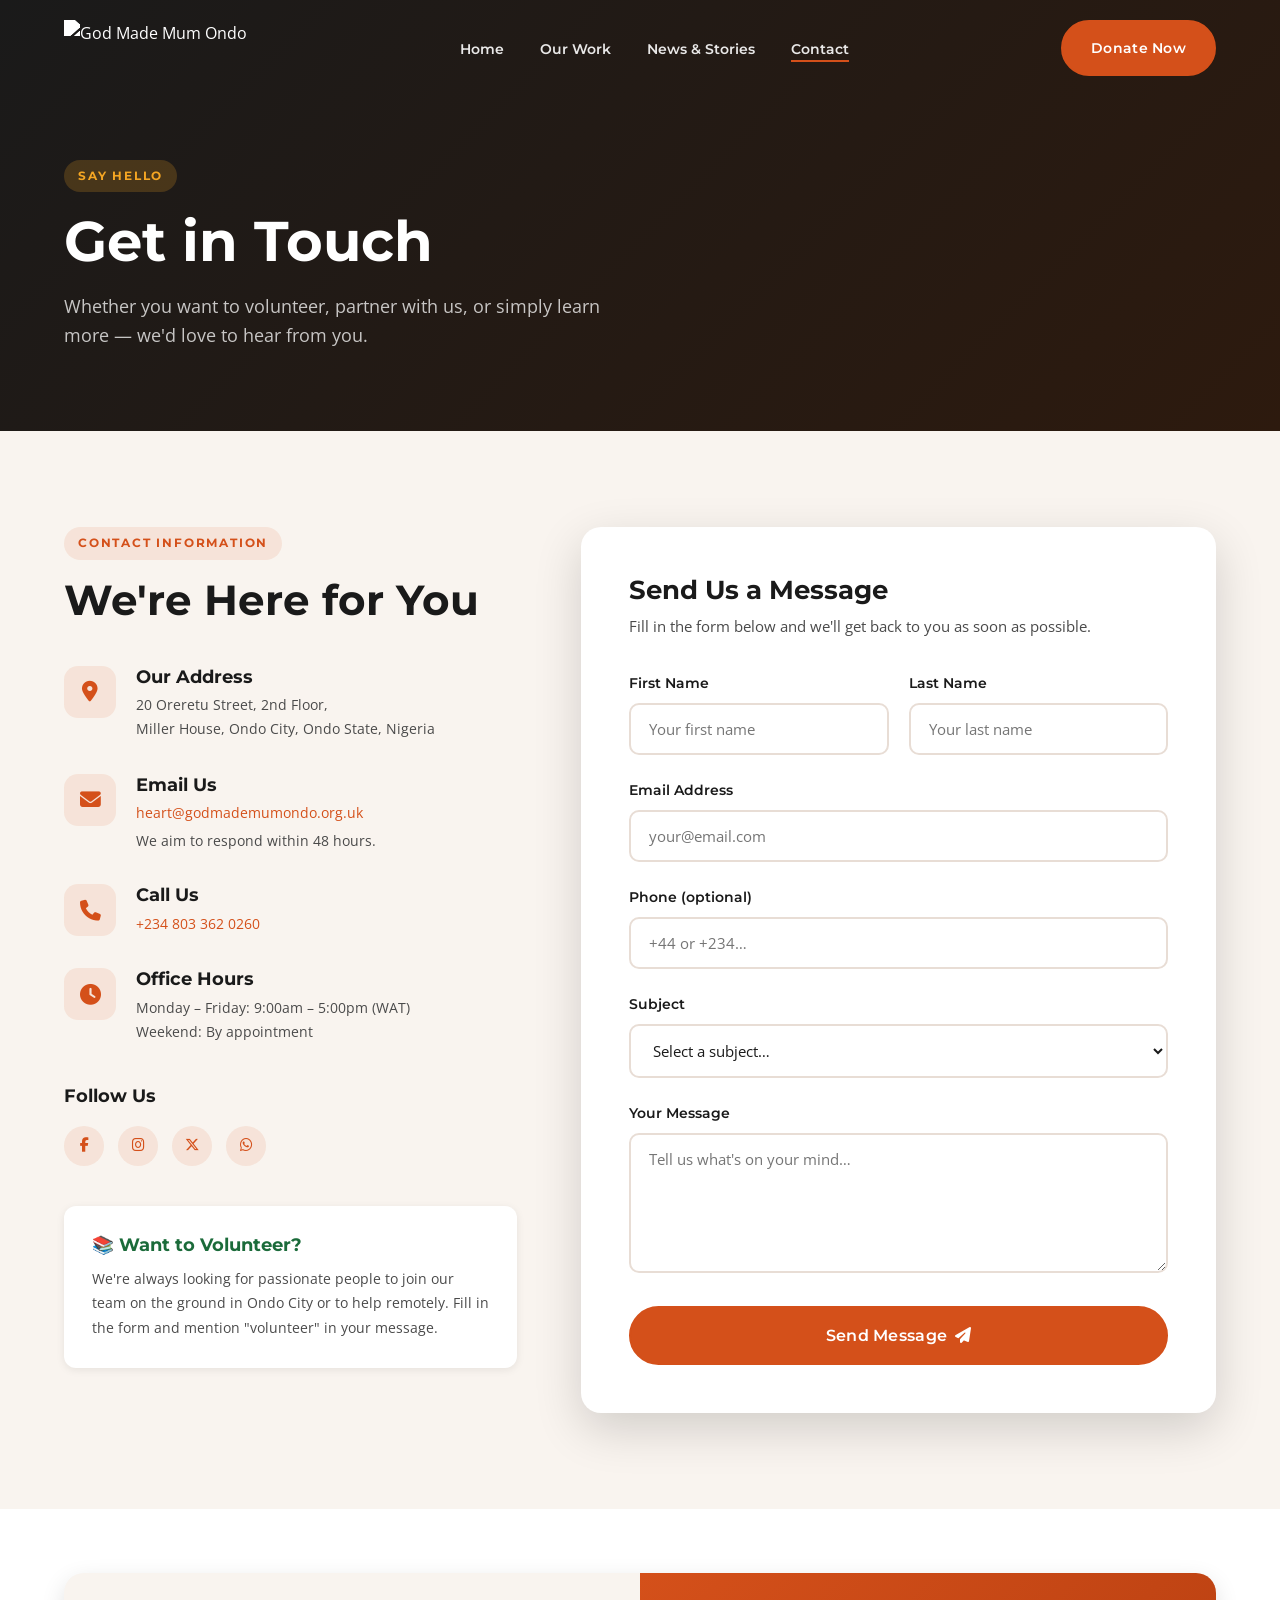
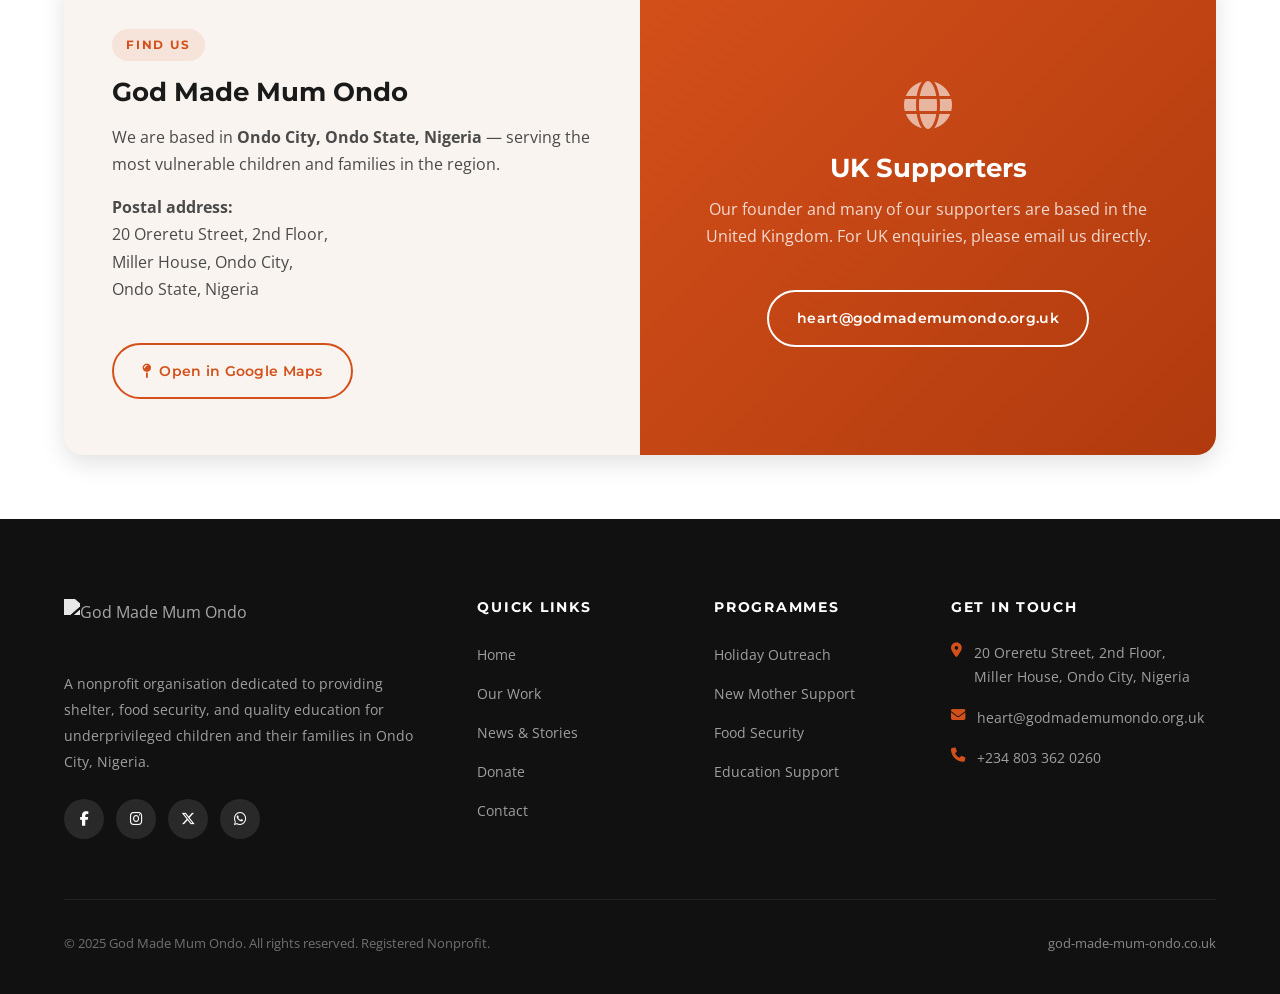
==== commit 3885bee2: "Improve website content with original site copy and new urgency section - Hero: Use original tagline" ====
--- a/contact.html
+++ b/contact.html
@@ -117,7 +117,9 @@
             <h3 style="margin-bottom:8px;">Send Us a Message</h3>
             <p style="margin-bottom:32px;font-size:0.95rem;">Fill in the form below and we'll get back to you as soon as possible.</p>
 
-            <form data-form="contact" action="mailto:heart@godmademumondo.org.uk" method="post" enctype="text/plain">
+            <form id="contact-form" action="https://formspree.io/f/mwvnypoa" method="POST">
+              <input type="hidden" name="_subject" value="New message from God Made Mum Ondo website" />
+              <input type="hidden" name="_next" value="contact.html?sent=true" />
               <div class="form-row">
                 <div class="form-group">
                   <label class="form-label" for="contact-first">First Name</label>
@@ -160,6 +162,13 @@
                 Send Message <i class="fa-solid fa-paper-plane"></i>
               </button>
             </form>
+
+            <!-- Success message (shown after redirect back) -->
+            <div id="form-success" style="display:none;margin-top:24px;padding:20px 24px;background:#EDFAF2;border:2px solid #2E9F57;border-radius:12px;text-align:center;">
+              <i class="fa-solid fa-circle-check" style="color:#2E9F57;font-size:1.5rem;margin-bottom:8px;display:block;"></i>
+              <strong style="color:#134D2A;">Message sent — thank you!</strong>
+              <p style="font-size:0.88rem;color:#1B6B3A;margin-top:4px;">We'll get back to you within 48 hours.</p>
+            </div>
           </div>
         </div>
 
@@ -250,12 +259,21 @@
         </div>
       </div>
       <div class="footer-bottom">
-        <p>&copy; 2024 God Made Mum Ondo. All rights reserved. Registered Nonprofit.</p>
+        <p>&copy; 2025 God Made Mum Ondo. All rights reserved. Registered Nonprofit.</p>
         <a href="https://god-made-mum-ondo.co.uk" target="_blank" rel="noopener">god-made-mum-ondo.co.uk</a>
       </div>
     </div>
   </footer>
 
   <script src="main.js"></script>
+  <script>
+    // Show success banner if Formspree redirected back with ?sent=true
+    if (new URLSearchParams(window.location.search).get('sent') === 'true') {
+      const form = document.getElementById('contact-form');
+      const success = document.getElementById('form-success');
+      if (form) form.style.display = 'none';
+      if (success) success.style.display = 'block';
+    }
+  </script>
 </body>
 </html>
--- a/styles.css
+++ b/styles.css
@@ -602,6 +602,91 @@
   margin: 0;
 }
 
+/* --- Urgency Section --- */
+.urgency-section {
+  background: linear-gradient(135deg, var(--dark) 0%, #2D1A0E 100%);
+  padding: 96px 0;
+  position: relative;
+  overflow: hidden;
+}
+
+.urgency-section::before {
+  content: '';
+  position: absolute;
+  top: -100px;
+  right: -100px;
+  width: 400px;
+  height: 400px;
+  border-radius: 50%;
+  background: rgba(212, 80, 26, 0.08);
+}
+
+.urgency-inner {
+  position: relative;
+  z-index: 1;
+  display: grid;
+  grid-template-columns: 1fr 1fr;
+  gap: 80px;
+  align-items: center;
+}
+
+.urgency-content h2 {
+  color: var(--white);
+  margin-bottom: 20px;
+}
+
+.urgency-content p {
+  color: rgba(255,255,255,0.75);
+  font-size: 1.05rem;
+}
+
+.urgency-stats {
+  display: flex;
+  flex-direction: column;
+  gap: 28px;
+}
+
+.urgency-stat {
+  display: flex;
+  align-items: center;
+  gap: 24px;
+  padding: 28px 32px;
+  background: rgba(255,255,255,0.06);
+  border-radius: var(--radius-lg);
+  border: 1px solid rgba(255,255,255,0.08);
+  transition: background var(--transition);
+}
+
+.urgency-stat:hover {
+  background: rgba(255,255,255,0.1);
+}
+
+.urgency-stat-number {
+  font-family: 'Montserrat', sans-serif;
+  font-size: clamp(2rem, 4vw, 3rem);
+  font-weight: 800;
+  color: var(--secondary);
+  line-height: 1;
+  min-width: 90px;
+  flex-shrink: 0;
+}
+
+.urgency-stat-text {
+  font-size: 1rem;
+  color: rgba(255,255,255,0.82);
+  line-height: 1.5;
+}
+
+@media (max-width: 960px) {
+  .urgency-inner { grid-template-columns: 1fr; gap: 48px; }
+}
+
+@media (max-width: 768px) {
+  .urgency-section { padding: 60px 0; }
+  .urgency-stat { padding: 20px 24px; gap: 16px; }
+  .urgency-stat-number { min-width: 70px; }
+}
+
 /* --- Programs --- */
 .programs {
   background: var(--light);
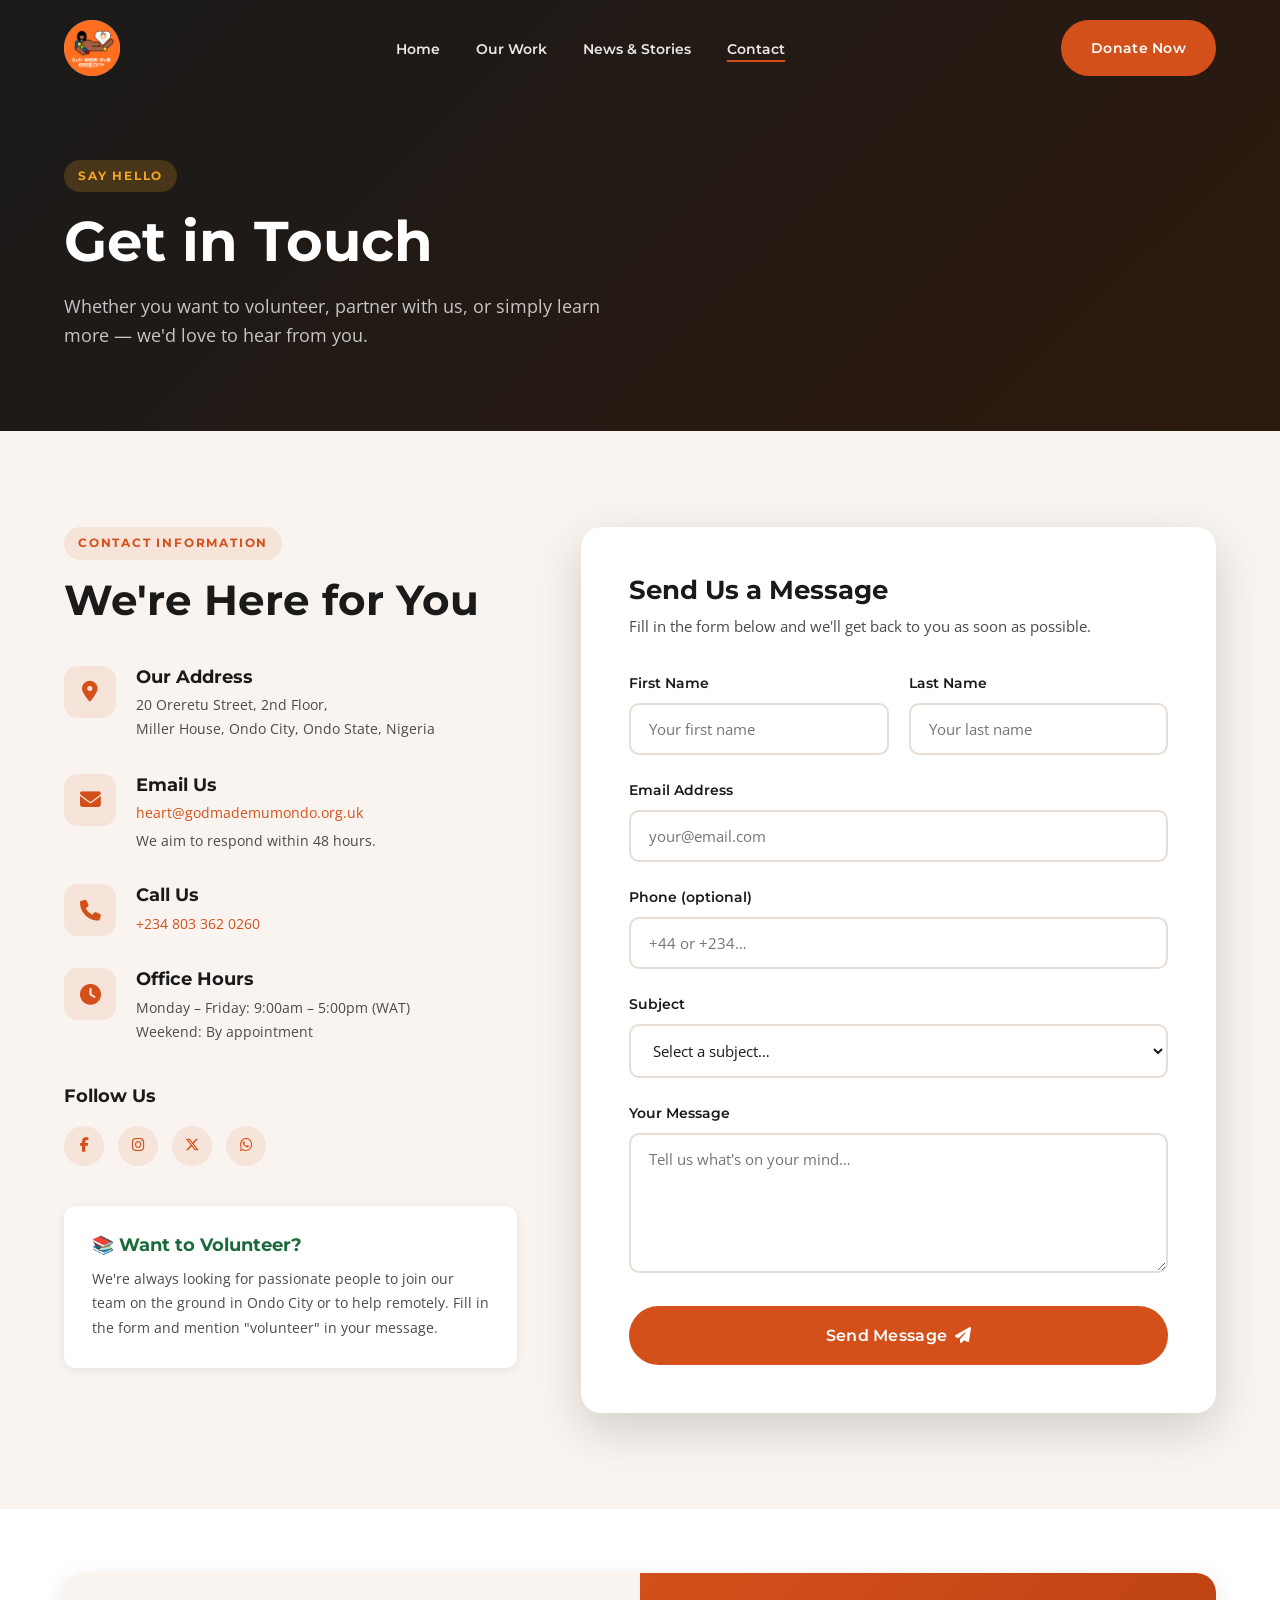
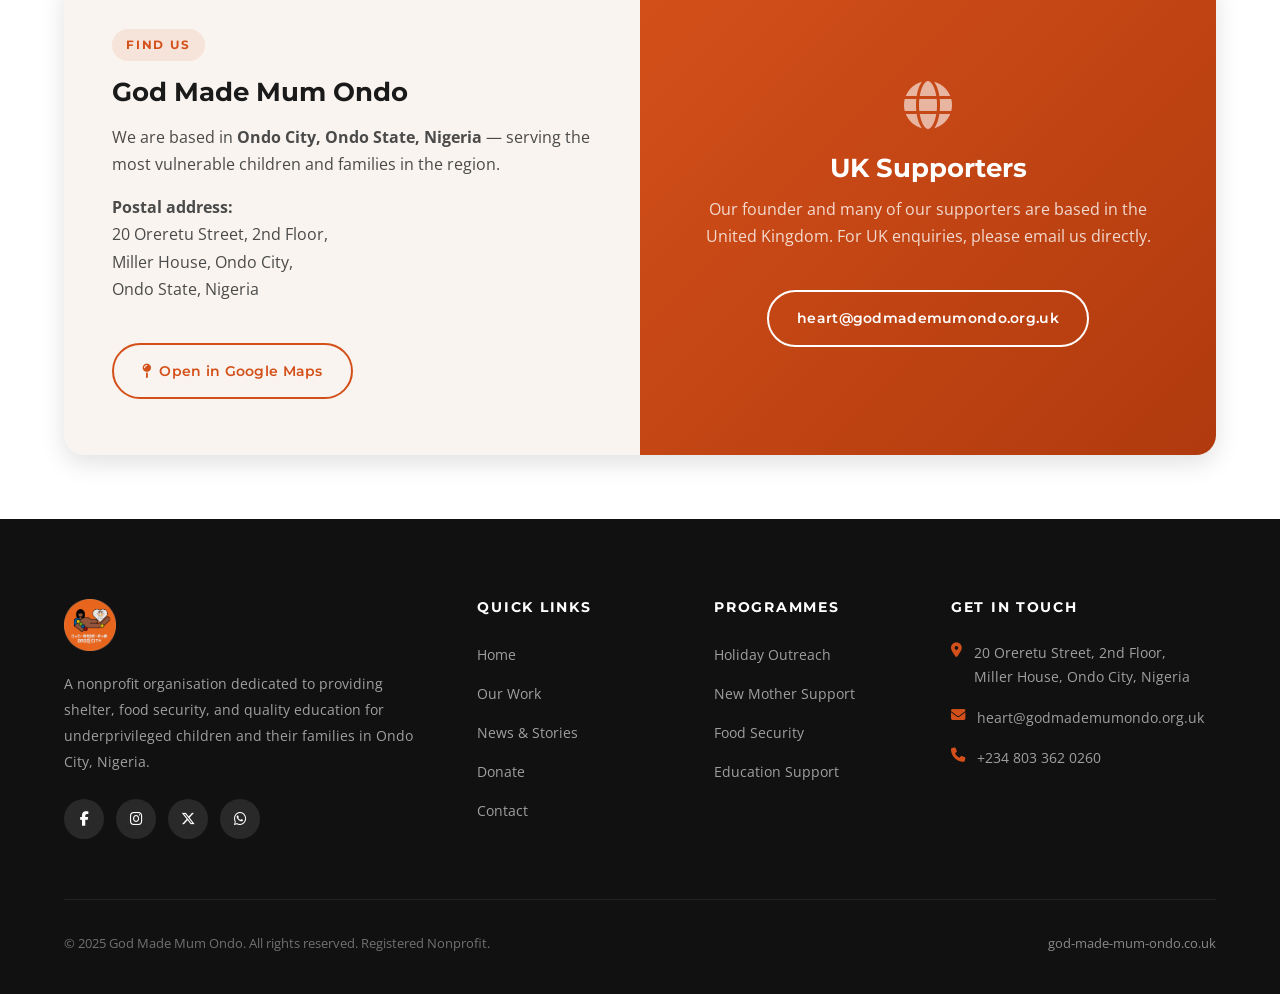
==== commit cb3cbc77: "Fix broken images by hosting all assets locally All images were referenced from the old WordPress si" ====
--- a/contact.html
+++ b/contact.html
@@ -11,7 +11,7 @@
   <link href="https://fonts.googleapis.com/css2?family=Montserrat:wght@400;600;700;800&family=Open+Sans:ital,wght@0,400;0,500;0,600;1,400&display=swap" rel="stylesheet" />
   <link rel="stylesheet" href="https://cdnjs.cloudflare.com/ajax/libs/font-awesome/6.5.1/css/all.min.css" />
   <link rel="stylesheet" href="styles.css" />
-  <link rel="icon" href="https://god-made-mum-ondo.co.uk/wp-content/uploads/2024/01/cropped-godmademum-logo.png" type="image/png" />
+  <link rel="icon" href="images/cropped-godmademum-logo.png" type="image/png" />
 </head>
 <body>
 
@@ -19,7 +19,7 @@
   <nav class="navbar scrolled">
     <div class="container navbar-inner">
       <a href="index.html" class="navbar-logo">
-        <img src="https://god-made-mum-ondo.co.uk/wp-content/uploads/2024/01/godmademum-logo.png" alt="God Made Mum Ondo" />
+        <img src="images/godmademum-logo.png" alt="God Made Mum Ondo" />
       </a>
       <ul class="navbar-nav">
         <li><a href="index.html">Home</a></li>
@@ -214,7 +214,7 @@
     <div class="container">
       <div class="footer-grid">
         <div class="footer-brand">
-          <img src="https://god-made-mum-ondo.co.uk/wp-content/uploads/2024/01/godmademum-logo.png" alt="God Made Mum Ondo" />
+          <img src="images/godmademum-logo.png" alt="God Made Mum Ondo" />
           <p>A nonprofit organisation dedicated to providing shelter, food security, and quality education for underprivileged children and their families in Ondo City, Nigeria.</p>
           <div class="footer-social">
             <a href="#" class="social-btn" aria-label="Facebook"><i class="fa-brands fa-facebook-f"></i></a>
--- a/styles.css
+++ b/styles.css
@@ -224,7 +224,7 @@
 }
 
 .navbar:not(.scrolled) .navbar-logo img {
-  filter: brightness(0) invert(1);
+  /* logo stays as-is — orange circle is self-visible */
 }
 
 .navbar-nav {
@@ -359,7 +359,7 @@
 .hero-bg {
   position: absolute;
   inset: 0;
-  background-image: url('https://god-made-mum-ondo.co.uk/wp-content/uploads/2024/12/2024-12-16-06_09_22-Instagram-—-Mozilla-Firefox.png');
+  background-image: url('images/school-children-100.jpg');
   background-size: cover;
   background-position: center;
   transform: scale(1.05);
@@ -371,10 +371,10 @@
   position: absolute;
   inset: 0;
   background: linear-gradient(
-    135deg,
-    rgba(26, 26, 26, 0.75) 0%,
-    rgba(212, 80, 26, 0.45) 60%,
-    rgba(26, 26, 26, 0.2) 100%
+    to right,
+    rgba(0, 0, 0, 0.78) 0%,
+    rgba(0, 0, 0, 0.55) 60%,
+    rgba(0, 0, 0, 0.35) 100%
   );
 }
 
@@ -1078,7 +1078,7 @@
   content: '';
   position: absolute;
   inset: 0;
-  background: url('https://god-made-mum-ondo.co.uk/wp-content/uploads/2024/01/cveoh_jjmee-1024x813.jpg') center/cover;
+  background: url('images/cveoh_jjmee.jpg') center/cover;
   opacity: 0.15;
 }
 
@@ -1203,7 +1203,7 @@
   height: 52px;
   width: auto;
   margin-bottom: 20px;
-  filter: brightness(0) invert(1);
+  /* logo stays as-is — orange circle is self-visible */
   opacity: 0.9;
 }
 
@@ -1331,8 +1331,24 @@
   position: absolute;
   inset: 0;
   opacity: 0.15;
+  background-image: var(--hero-bg);
   background-size: cover;
   background-position: center;
+}
+
+/* Team avatar for members without real photos */
+.team-card-avatar {
+  width: 100%;
+  aspect-ratio: 3/4;
+  display: flex;
+  align-items: center;
+  justify-content: center;
+  background: linear-gradient(135deg, var(--primary) 0%, var(--secondary) 100%);
+  font-family: 'Montserrat', sans-serif;
+  font-size: 2.5rem;
+  font-weight: 700;
+  color: var(--white);
+  letter-spacing: 2px;
 }
 
 .page-hero-inner { position: relative; z-index: 1; }
